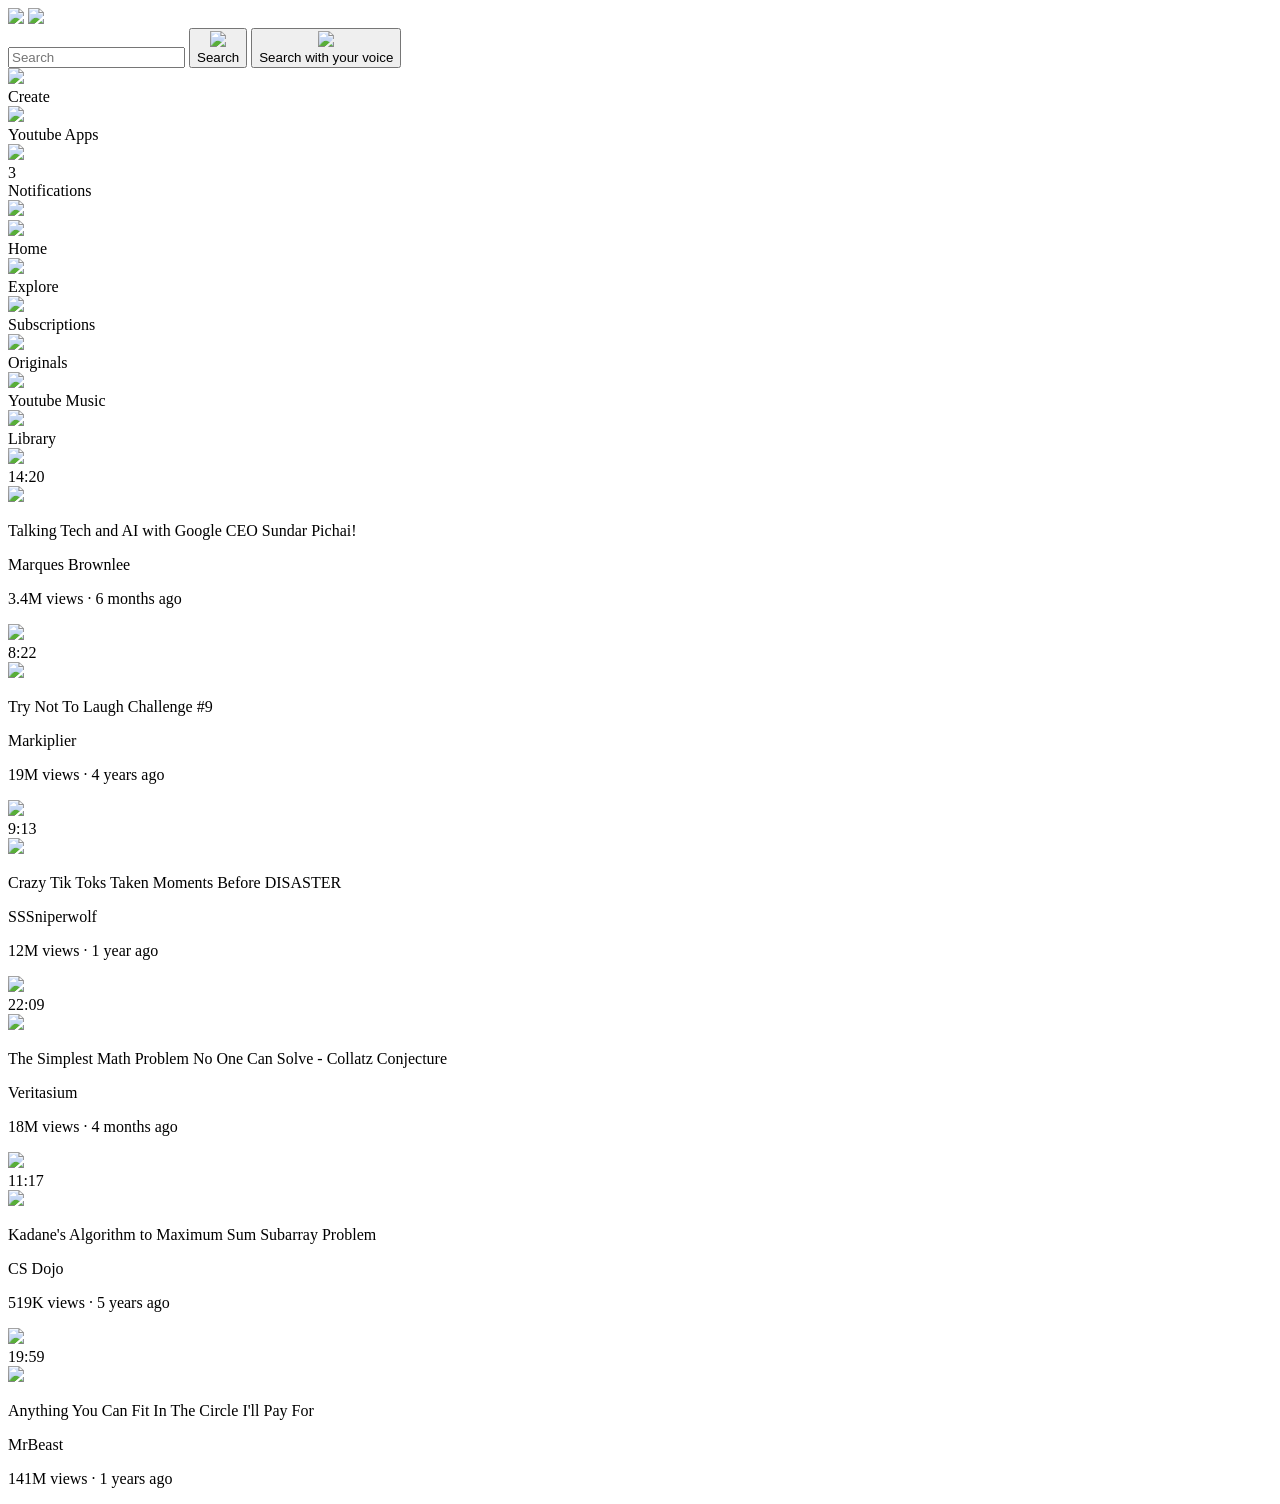
==== index.html @ a47da155 "Add files via upload" ====
<!DOCTYPE html>
<html>
  <head>
    <title>
      Yotube.com Clone
    </title>
    <link rel="stylesheet" href="YT STYLES/video.css">
    <link rel="stylesheet" href="YT STYLES/header.css">
    <link rel="stylesheet" href="YT STYLES/sidebar.css">
  </head>
  <body>
    <div class="header">
      <div class="left">
        <img class="hamburger"src="Thumbnails/hamburger-menu.svg">
        <img class="yt-logo" src="Thumbnails/youtube-logo.svg">
      </div>
      <div class="middle">
        <input class="search-box" type="text" placeholder="Search">
        <button class="search-button">
          <img class="search-img" src="Thumbnails/search.svg">
          <div class="tooltip">Search</div>
        </button>
        <button class="voice">
          <img src="Thumbnails/voice-search-icon.svg">
          <div class="voice-tooltip">
            Search with your voice
          </div>
        </button>
      </div>
      <div class="right">
          <div style="display: flex;">
            <div class="upload">
            <img src="Thumbnails/upload.svg">
            <div class="upload-tooltip">
              Create
            </div>
            </div>
          </div>
          <div class="apps">
            <img  src="Thumbnails/youtube-apps.svg">
            <div class="apps-tooltip">Youtube Apps</div>
          </div>
          <div class="notification">
            <div class="notify">
            <img  src="Thumbnails/notifications.svg">
            <div class="count">3</div>
            <div class="notification-tooltip">Notifications</div>
          </div>
          </div>
          <div>
            <img class="pict" src="Thumbnails/my-channel.jpeg">
          </div>
      </div>
    </div>

    <div class="sidebar">
      <div class="link">
        <img src="Thumbnails/home.svg">
        <div>Home</div>
      </div>
      <div class="link">
        <img src="Thumbnails/explore.svg">
        <div>Explore</div>
      </div>
      <div class="link">
        <img src="Thumbnails/subscriptions.svg">
        <div>Subscriptions</div>
      </div>
      <div class="link">
        <img src="Thumbnails/originals.svg">
        <div>Originals</div>
      </div>
      <div class="link">
        <img src="Thumbnails/youtube-music.svg">
        <div>Youtube Music</div>
      </div>
      <div class="link"> 
        <img src="Thumbnails/library.svg">
        <div>Library</div>
      </div>
    </div>
      
     
     <div class="video-grid">
      <div class="video">
      <div class="thumbnail-row">
        <a href="https://www.youtube.com/watch?v=n2RNcPRtAiY">
          <img class="thumbnail" src="Thumbnails/thumbnail-1.webp">
        </a>
        
        <div class="video-time">
          14:20
        </div>
      </div>
      <div class="grid">
        <div class="pic">
          <img class="channel-pic" src="Thumbnails/channel 1.jpeg">
      </div>
      <div class="txt">
        <p class="title">
          Talking Tech and AI with Google CEO Sundar Pichai!
        </p>
        <p class="author">
          Marques Brownlee
        </p>
        <p class="stats">
          3.4M views &#183; 6 months ago
      </div>
      </div>
    </div>
     <div class="video">
      <div class="thumbnail-row">
        <a href="https://www.youtube.com/watch?v=mP0RAo9SKZk">
          <img class="thumbnail" src="Thumbnails/thumbnail-2.webp">
        </a>
       
        <div class="video-time">
          8:22
        </div>
      </div>
      <div class="grid">
        <div class="pic">
          <img class="channel-pic" src="Thumbnails/channel-2.jpeg">
        </div>
        <div class="txt">
          <p class="title">
            Try Not To Laugh Challenge #9
          </p>
          <p class="author">
            Markiplier
          </p>
          <p class="stats">
            19M views &#183; 4 years ago
          </div>
        </div>
      </div>

    <div class="video">
      <div class="thumbnail-row">
        <a href="https://www.youtube.com/watch?v=FgjPQQeTh1w">
          <img class="thumbnail" src="Thumbnails/thumbnail-3.webp">
        </a>
        <div class="video-time">
          9:13
        </div>
      </div>
      <div class="grid">
        <div class="pic">
          <img class="channel-pic" src="Thumbnails/channel-3.jpeg">
          <div class="video-time">
        </div>
      </div>
      <div class="txt">
        <p class="title">
           Crazy Tik Toks Taken Moments Before DISASTER
        </p>
        <p class="author">
          SSSniperwolf  
        </p>
        <p class="stats">
          12M views &#183; 1 year ago
        </p>
      </div>
      </div>
      </div>
      <div class="video">
        <div class="thumbnail-row">
        <a href="https://www.youtube.com/watch?v=094y1Z2wpJg">
          <img class="thumbnail" src="Thumbnails/thumbnail-4.webp">
        </a>
        <div class="video-time">
          22:09
        </div>
      </div>
      <div class="grid">
        <div class="pic">
          <a href="https://www.youtube.com/watch?v=86CQq3pKSUw">
            <img class="channel-pic" src="Thumbnails/channel-4.jpeg">
          </a>
        </div>
        <div class="txt">
          <p class="title">
           The Simplest Math Problem No One Can Solve - Collatz Conjecture
          </p>
          <p class="author">
            Veritasium
          </p>
          <p class="stats">
            18M views &#183; 4 months ago
          </p>
          </div>
        </div>
      </div>

    <div class="video">
      <div class="thumbnail-row">
        <a href="https://www.youtube.com/watch?v=86CQq3pKSUw">
         <img class="thumbnail" src="Thumbnails/thumbnail-5.webp">
        </a>
        <div class="video-time">
          11:17
        </div>
      </div>
      <div class="grid">
        <div class="pic">
          <img class="channel-pic" src="Thumbnails/channel-5.jpeg">
      </div>
      <div class="txt">
        <p class="title">
          Kadane's Algorithm to Maximum Sum Subarray Problem
        </p>
        <p class="author">
          CS Dojo
        </p>
        <p class="stats">
          519K views &#183; 5 years ago
        </p>
      </div>
      </div>
      </div>
      <div class="video">
        <div class="thumbnail-row">
        <a href="https://www.youtube.com/watch?v=yXWw0_UfSFg">
          <img class="thumbnail" src="Thumbnails/thumbnail-6.webp">
        </a>
          <div class="video-time">
          19:59
        </div>
      </div>
      <div class="grid">
        <div class="pic">
          <img class="channel-pic" src="Thumbnails/channel-6.jpeg">
        </div>
        <div class="txt">
          <p class="title">
            Anything You Can Fit In The Circle I'll Pay For
          </p>
          <p class="author">
            MrBeast
          </p>
          <p class="stats">
            141M views &#183; 1 years ago
          </p>
          </div>
        </div>
      </div>
     </div>
  </body>
</html>
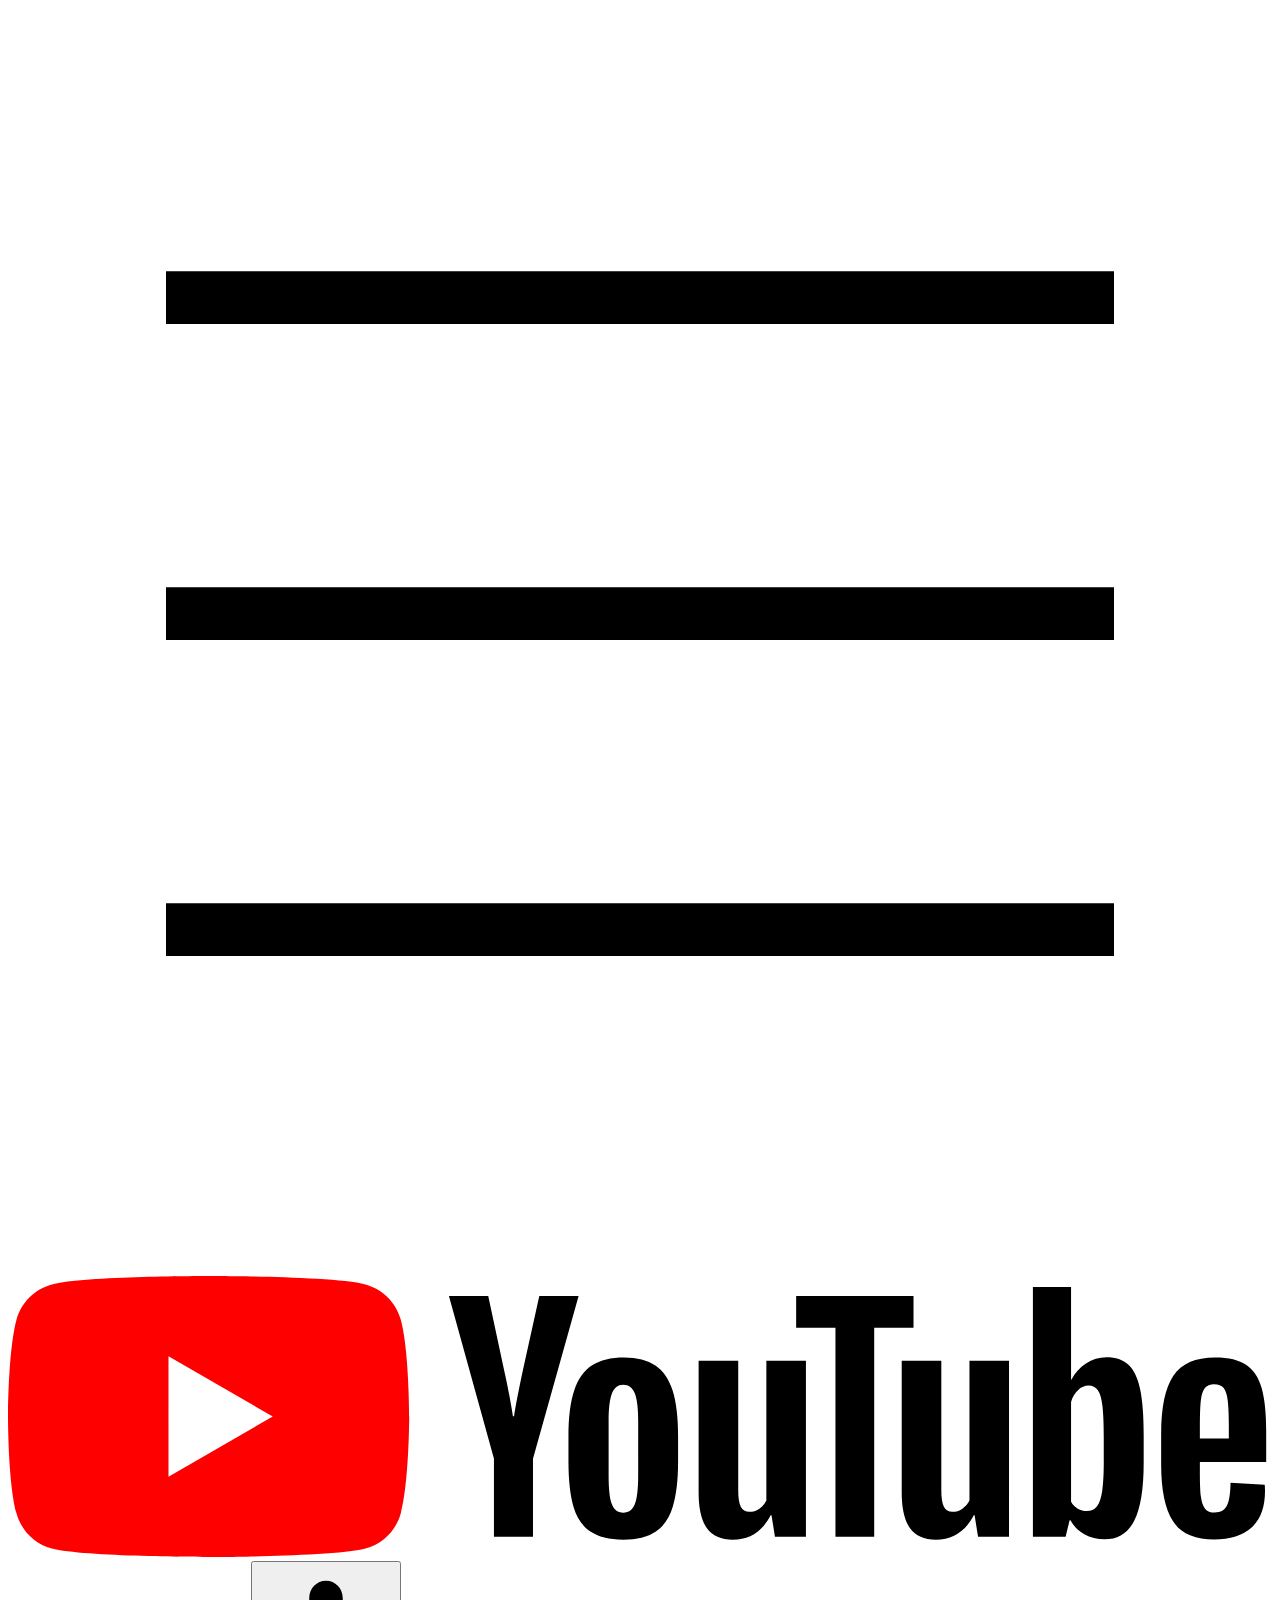
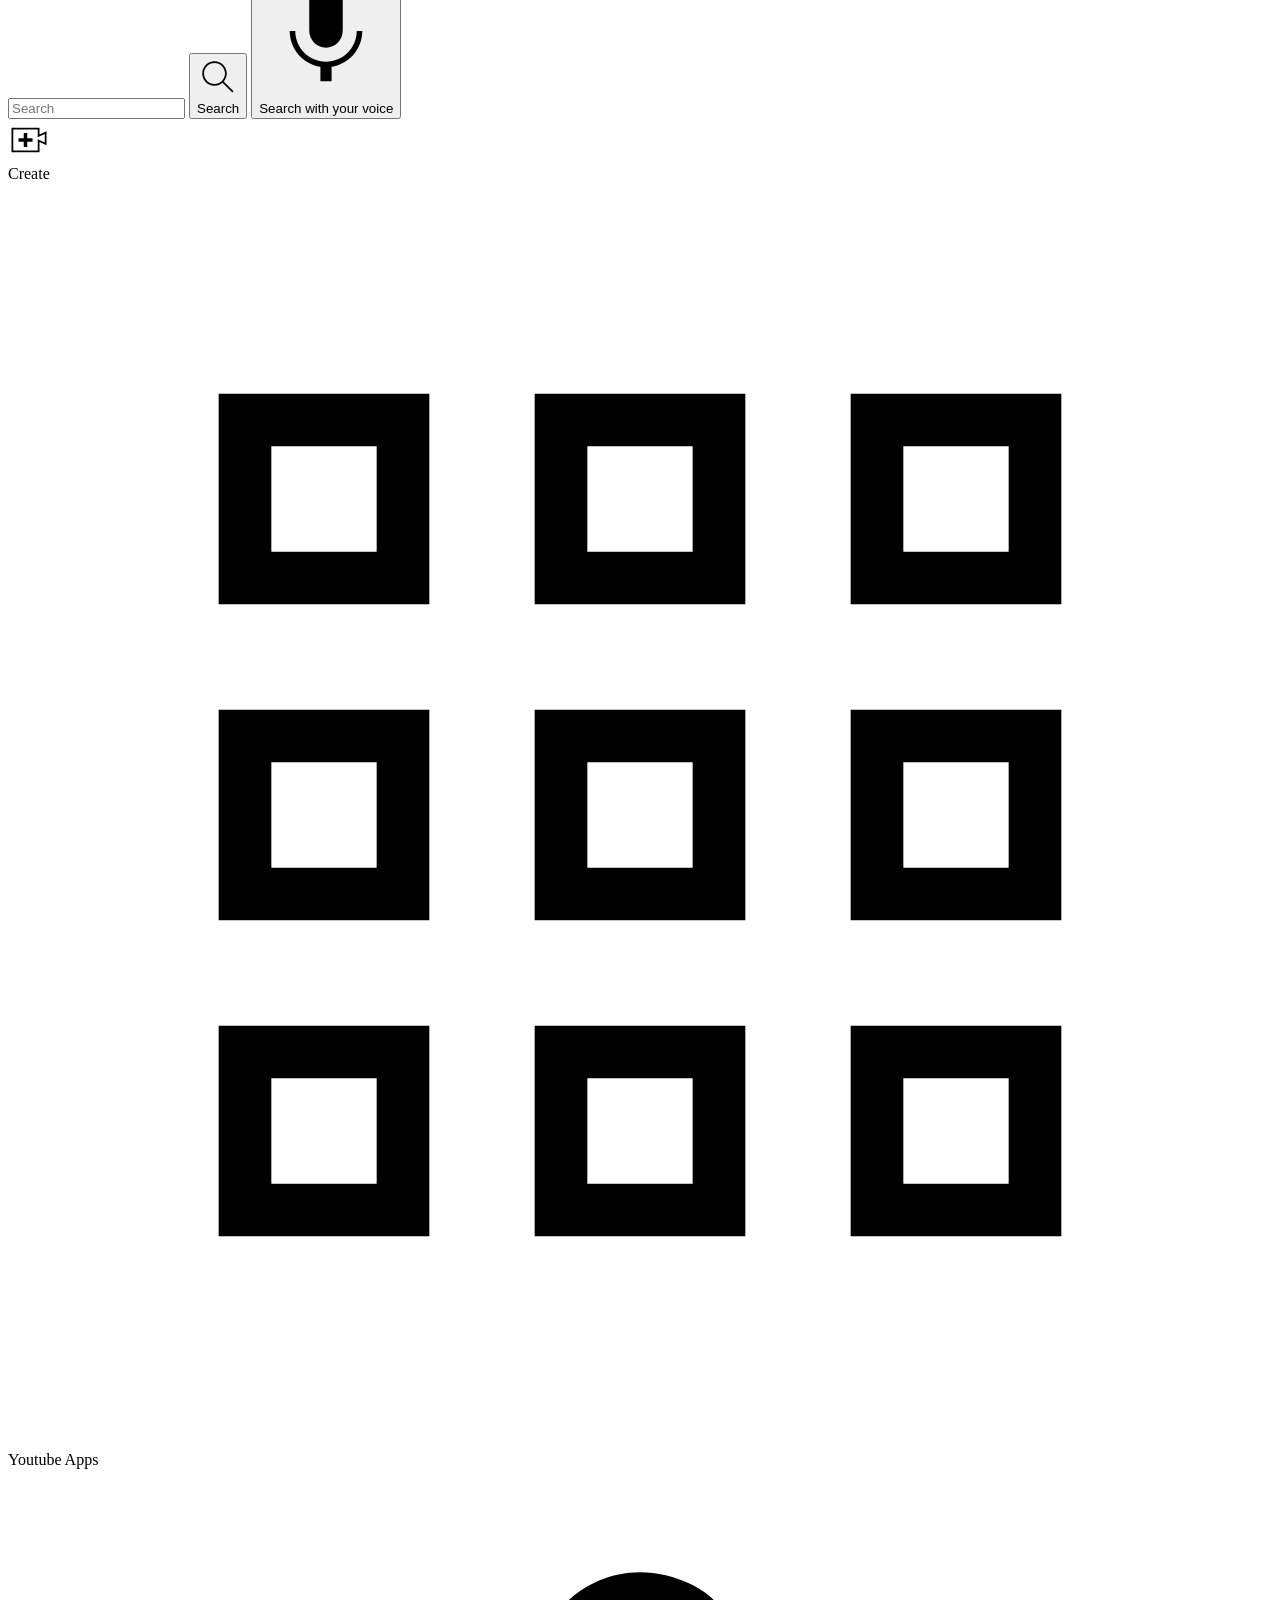
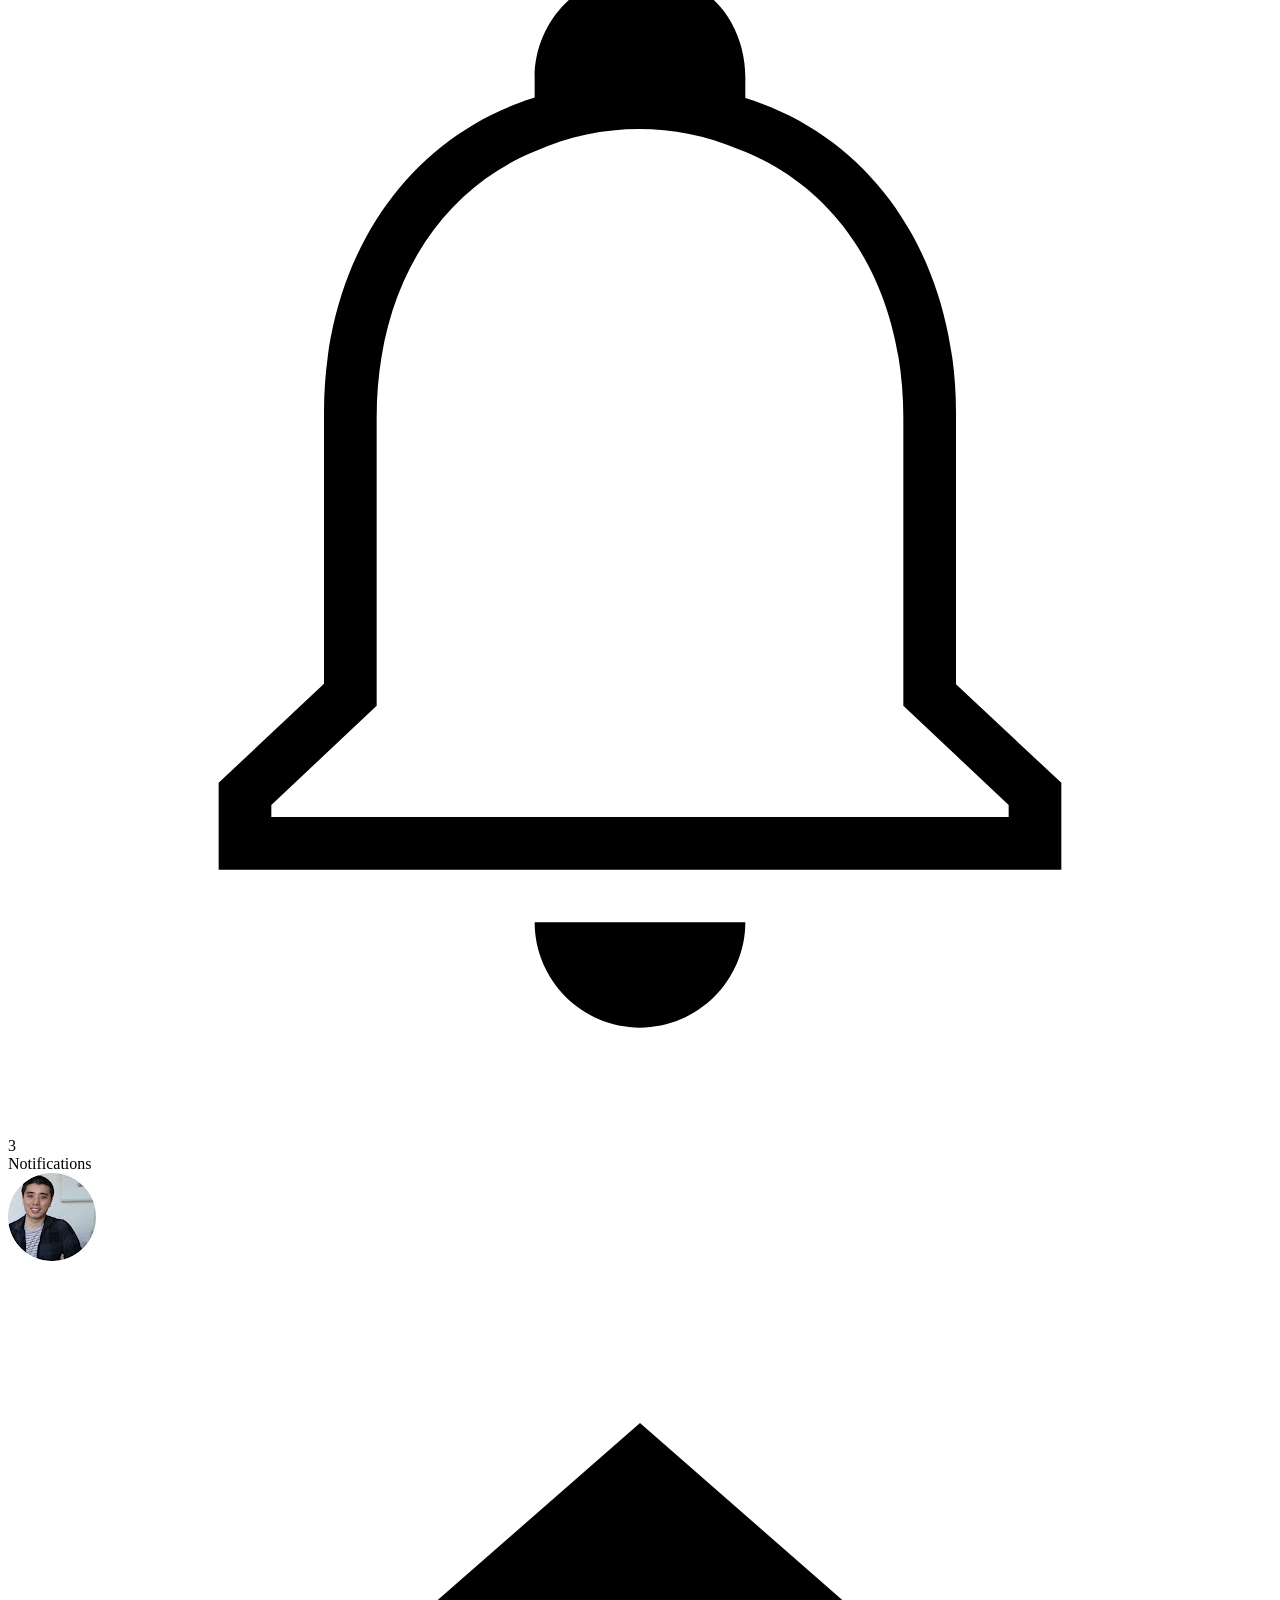
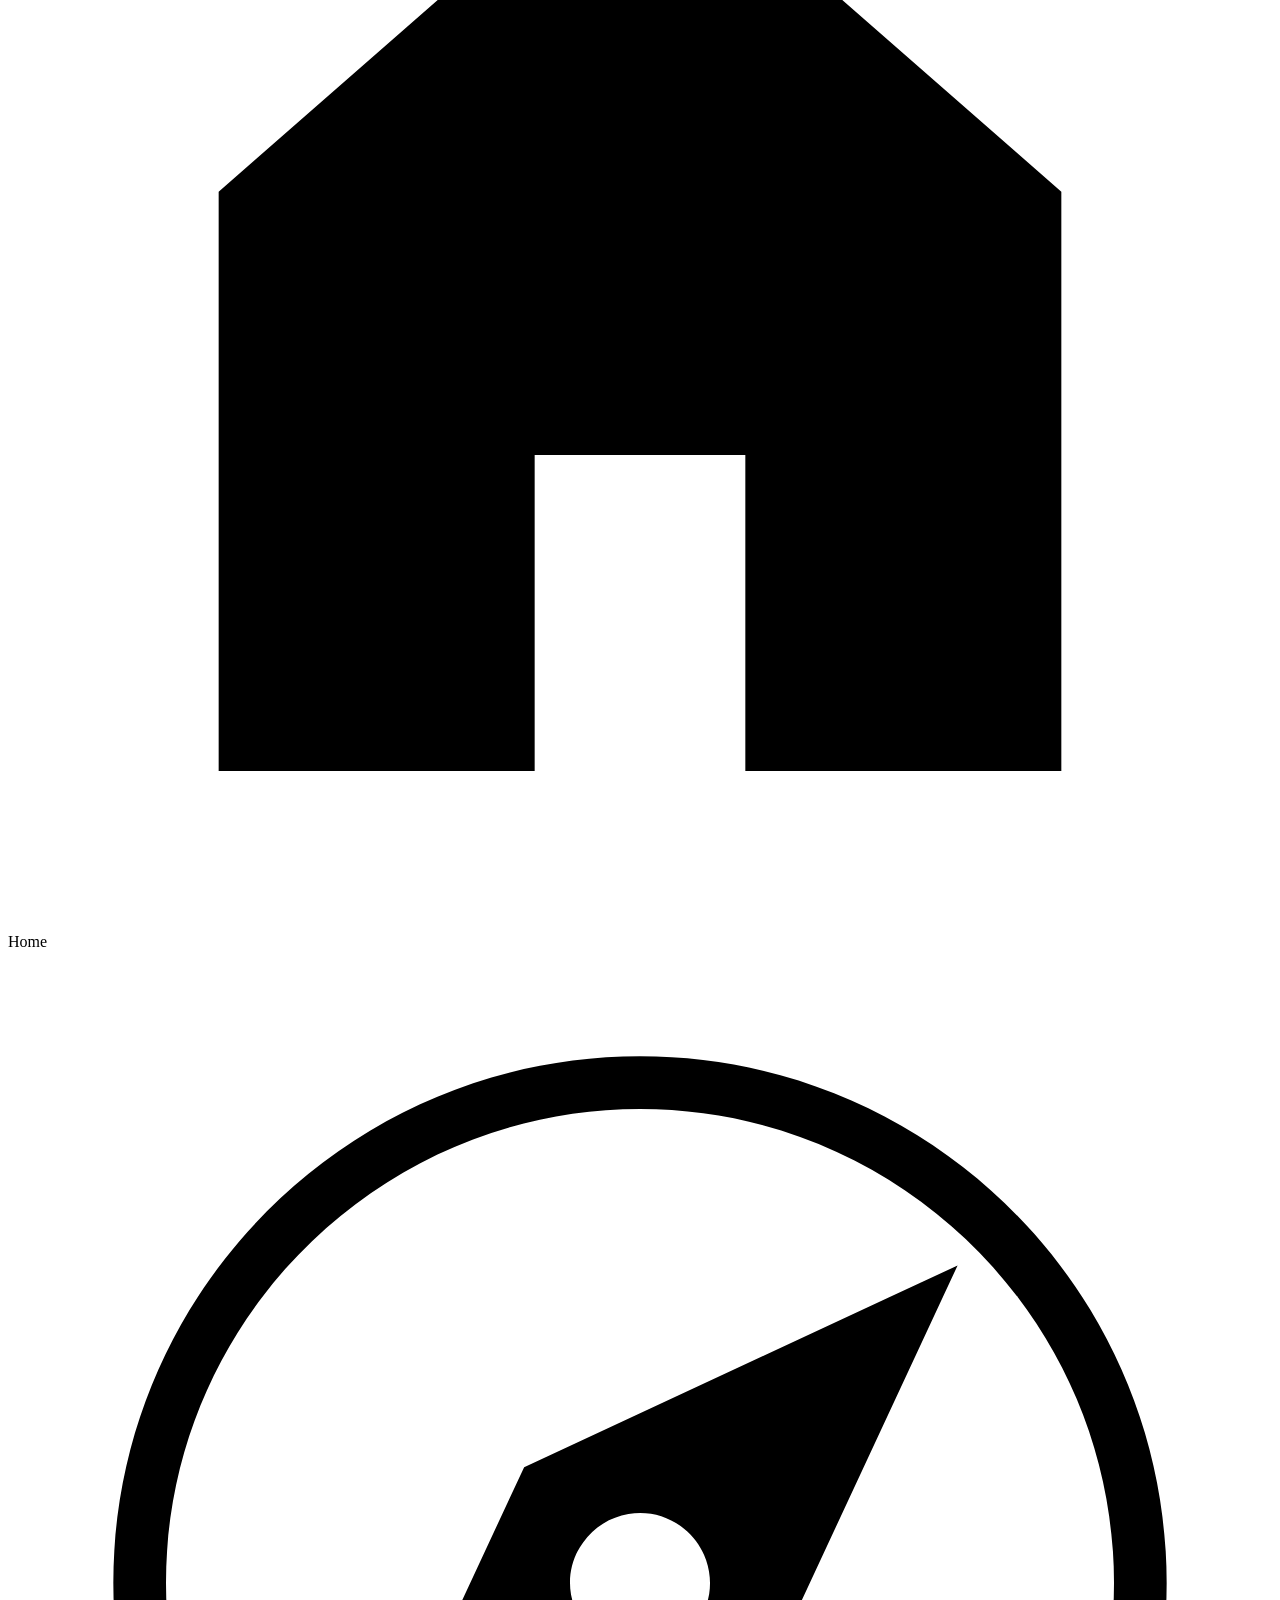
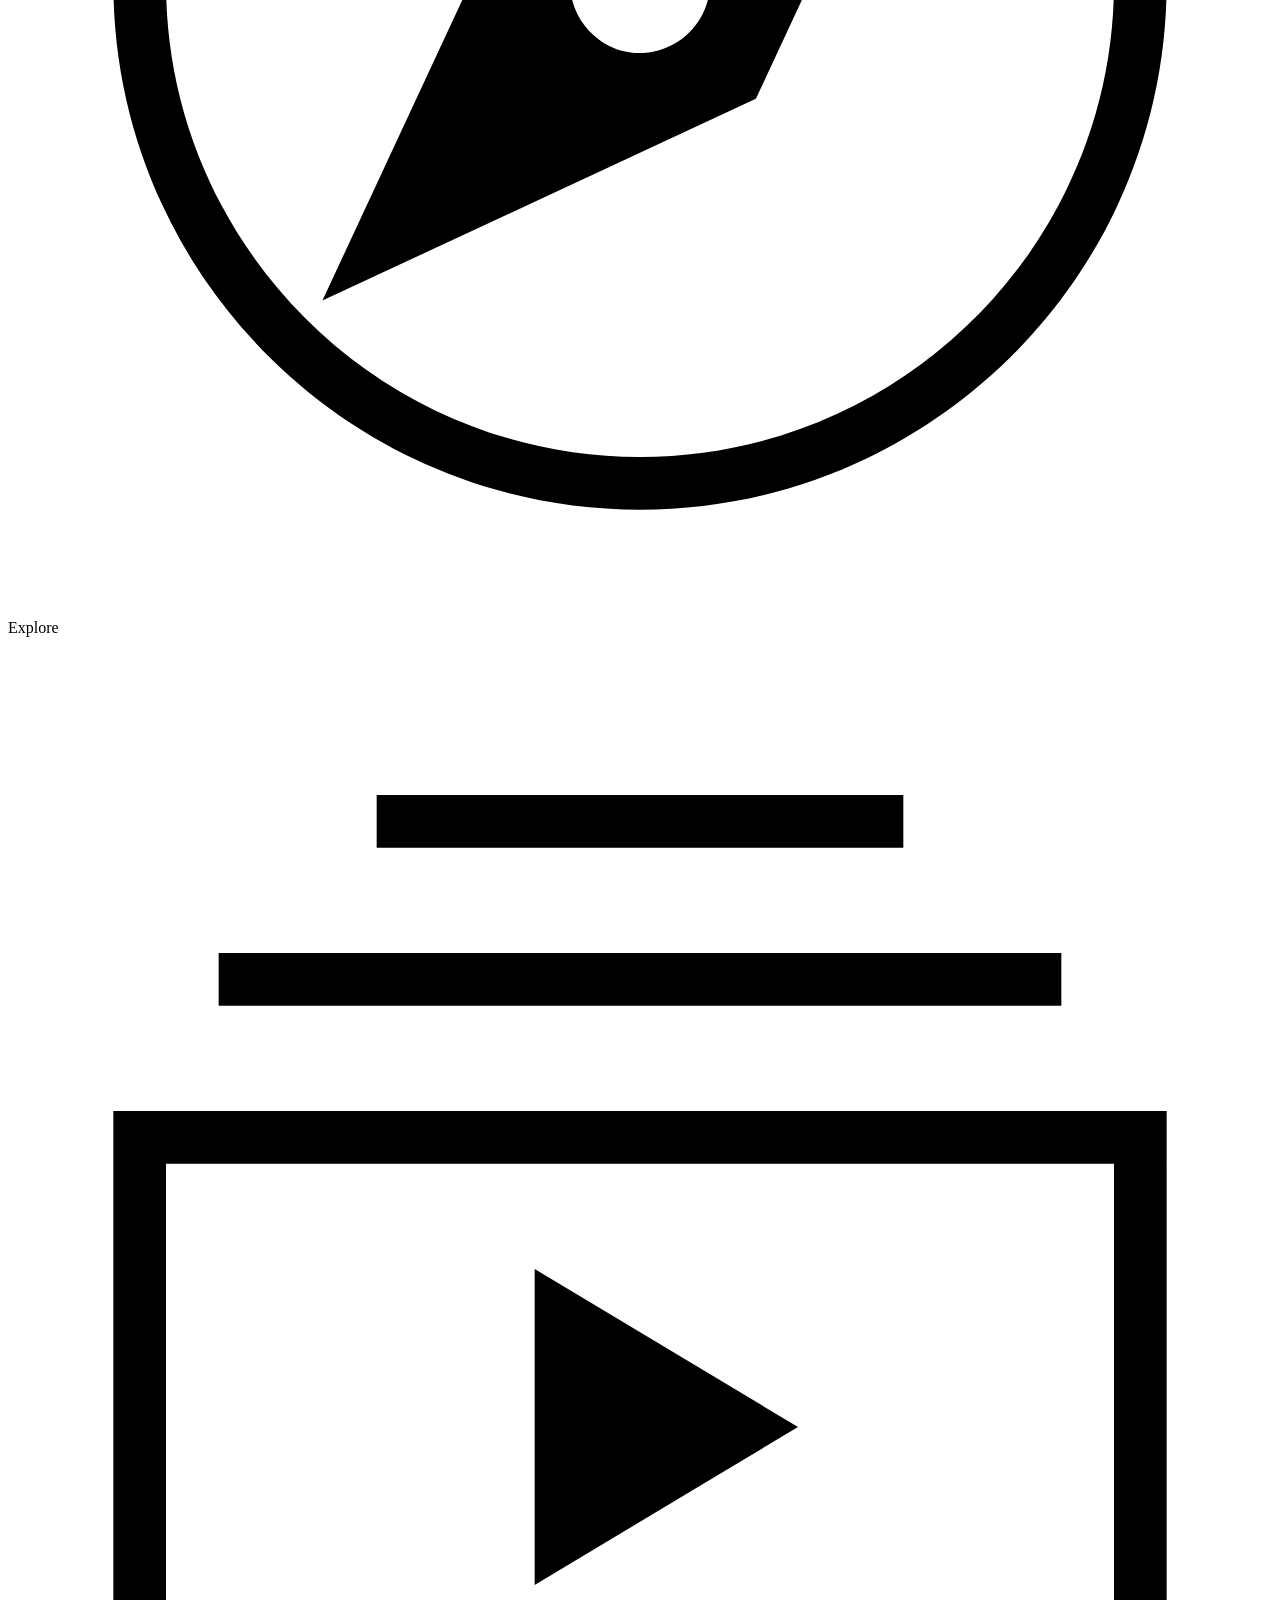
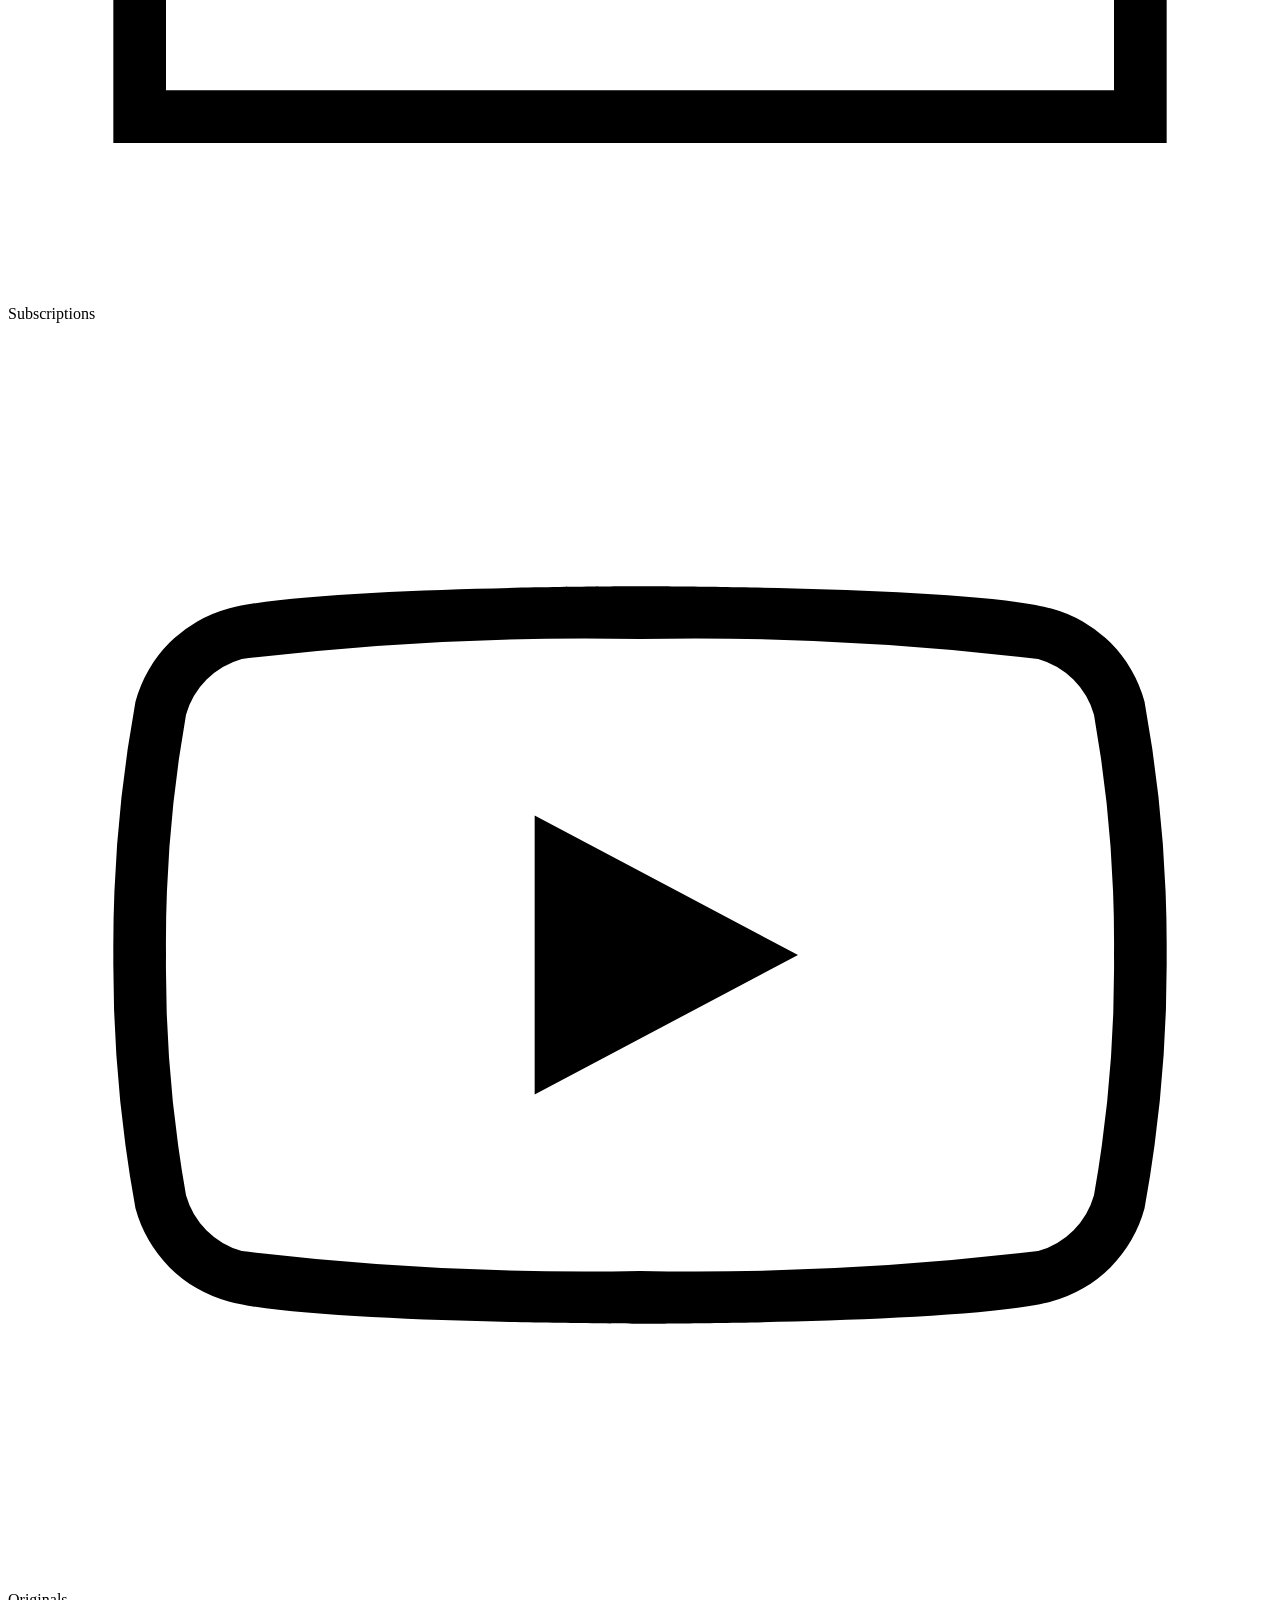
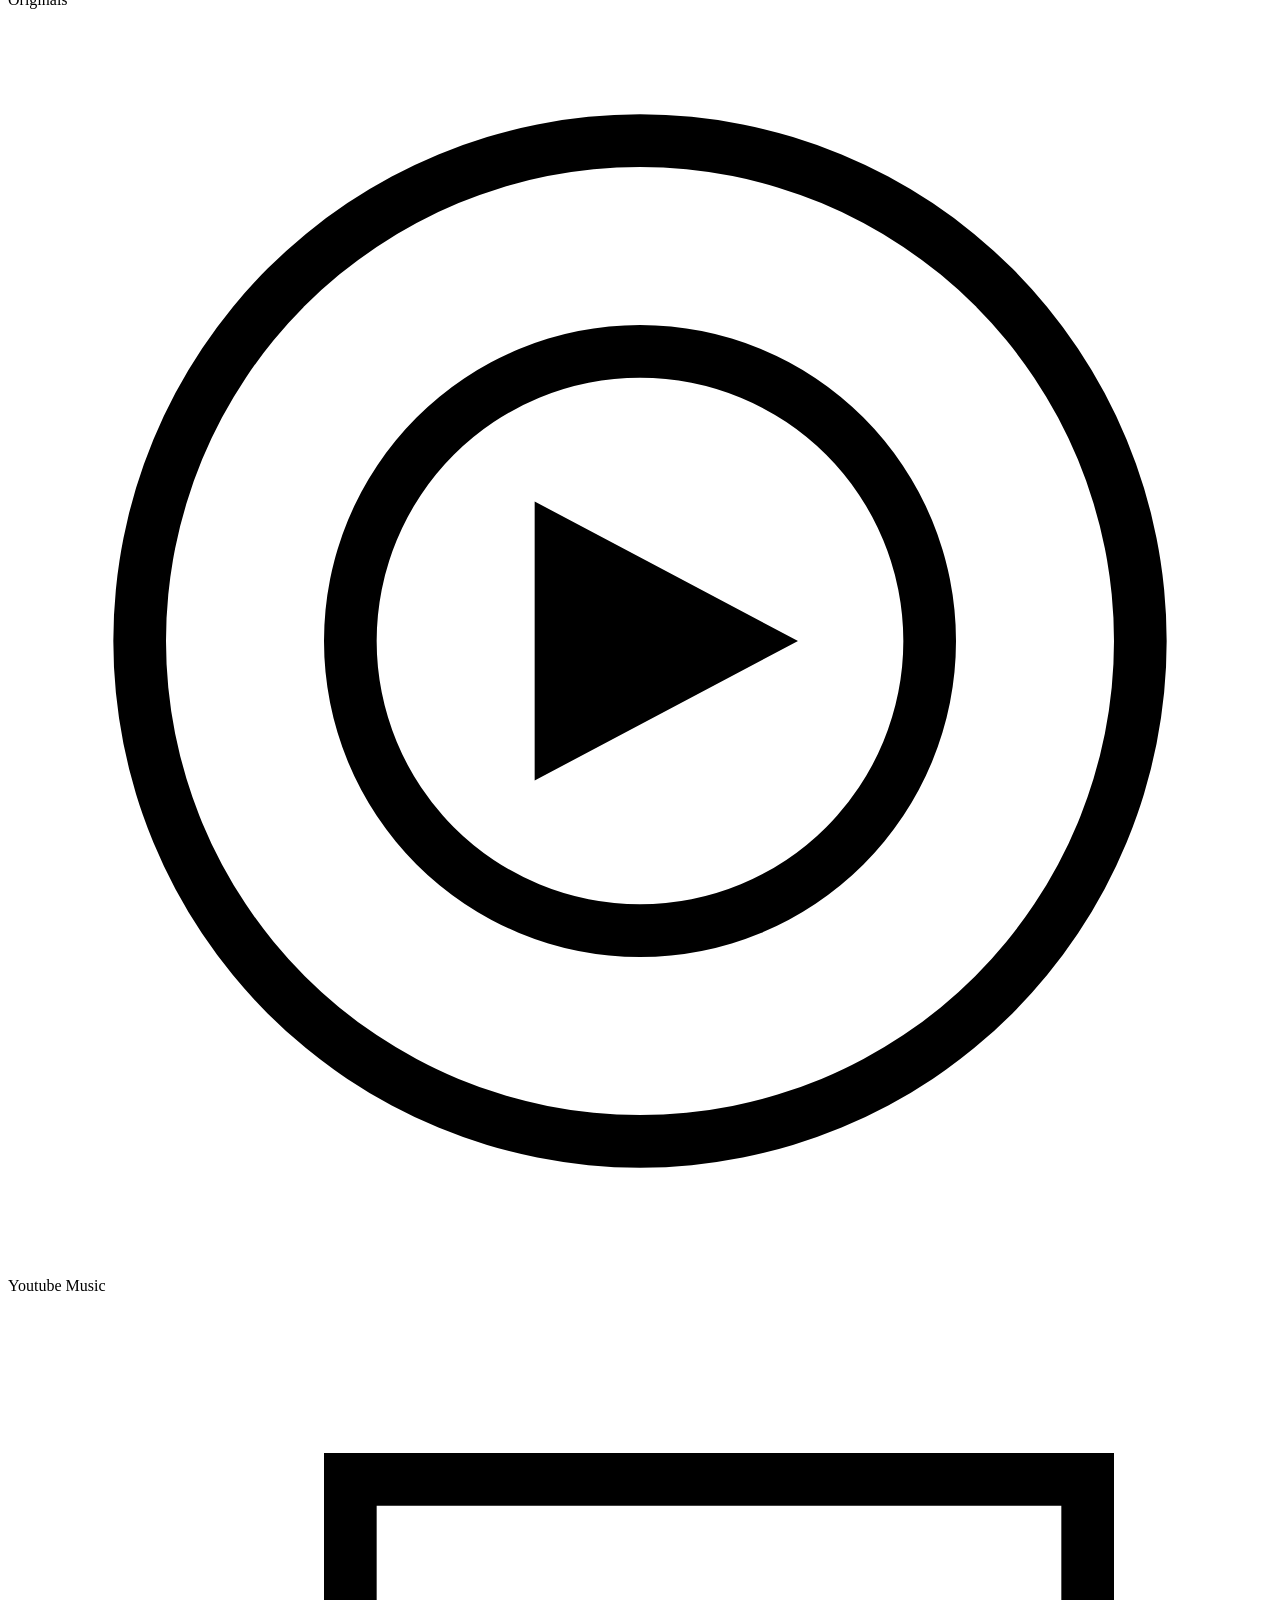
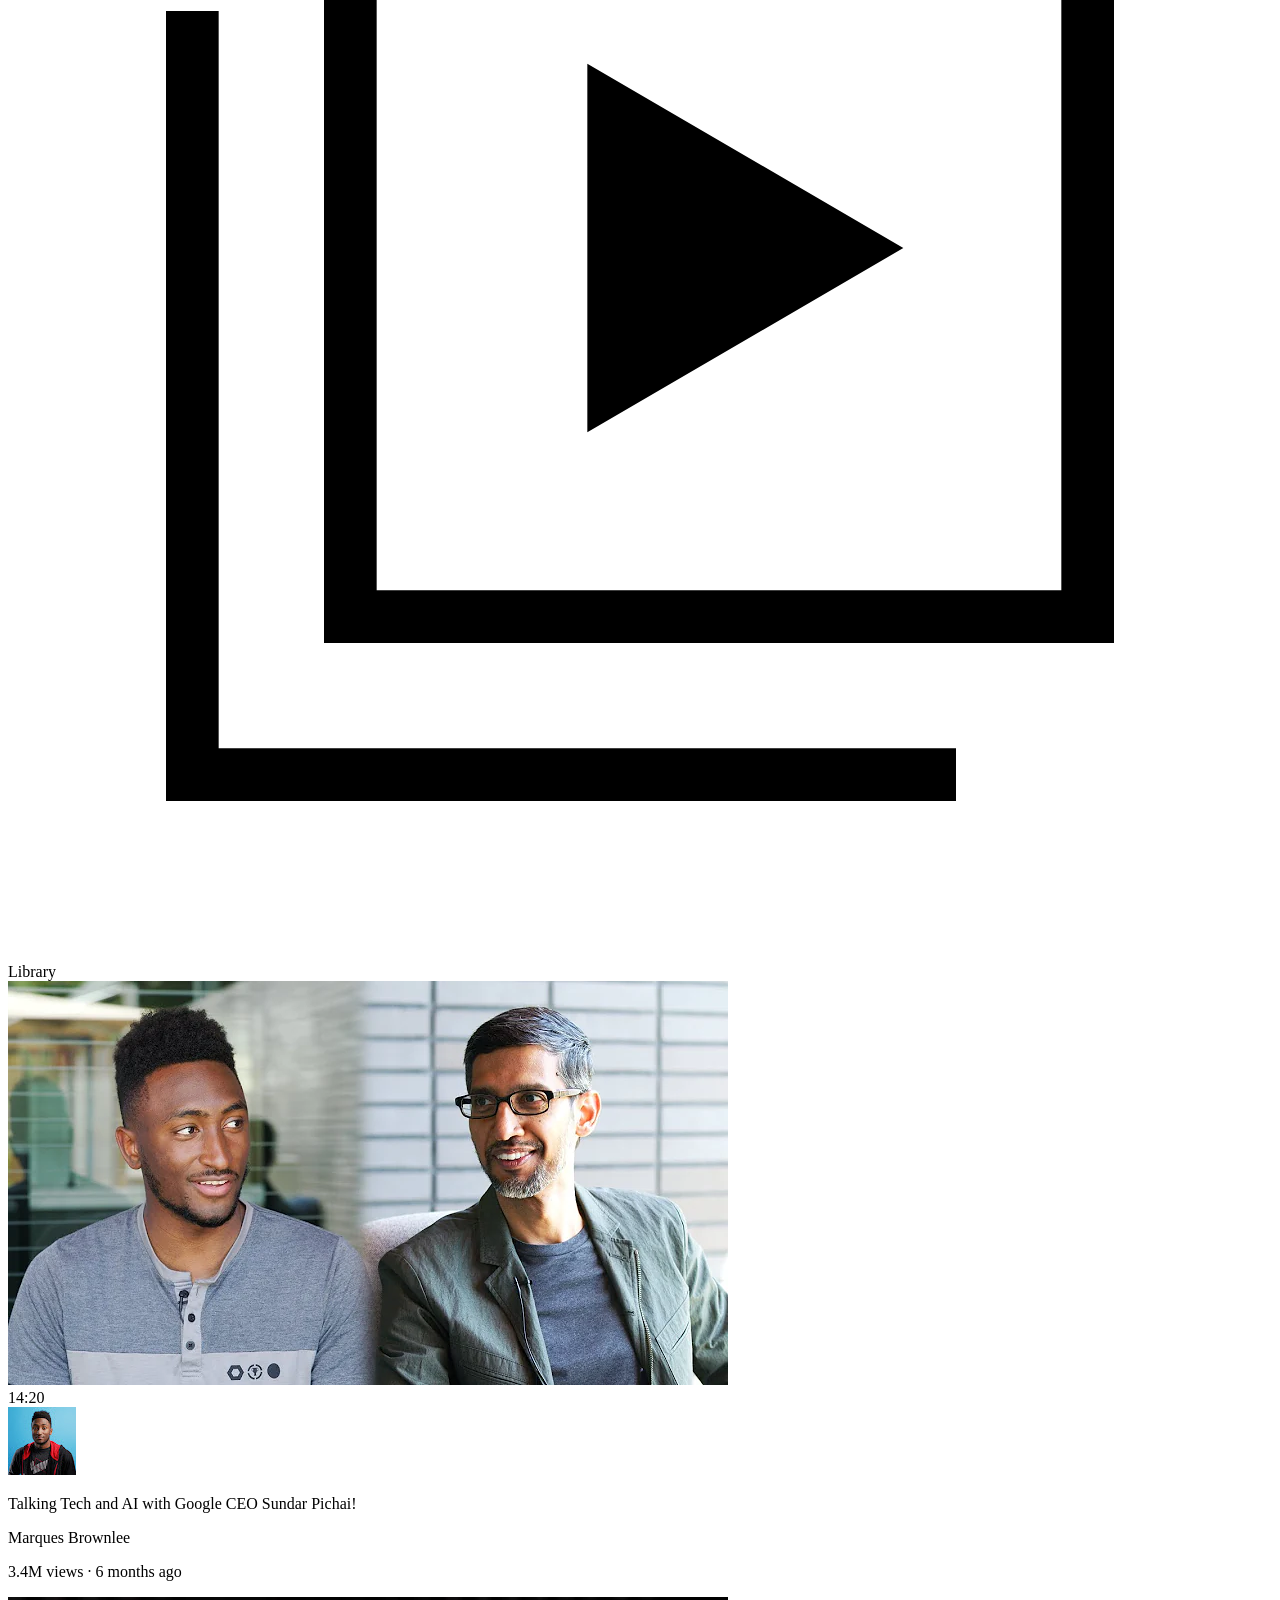
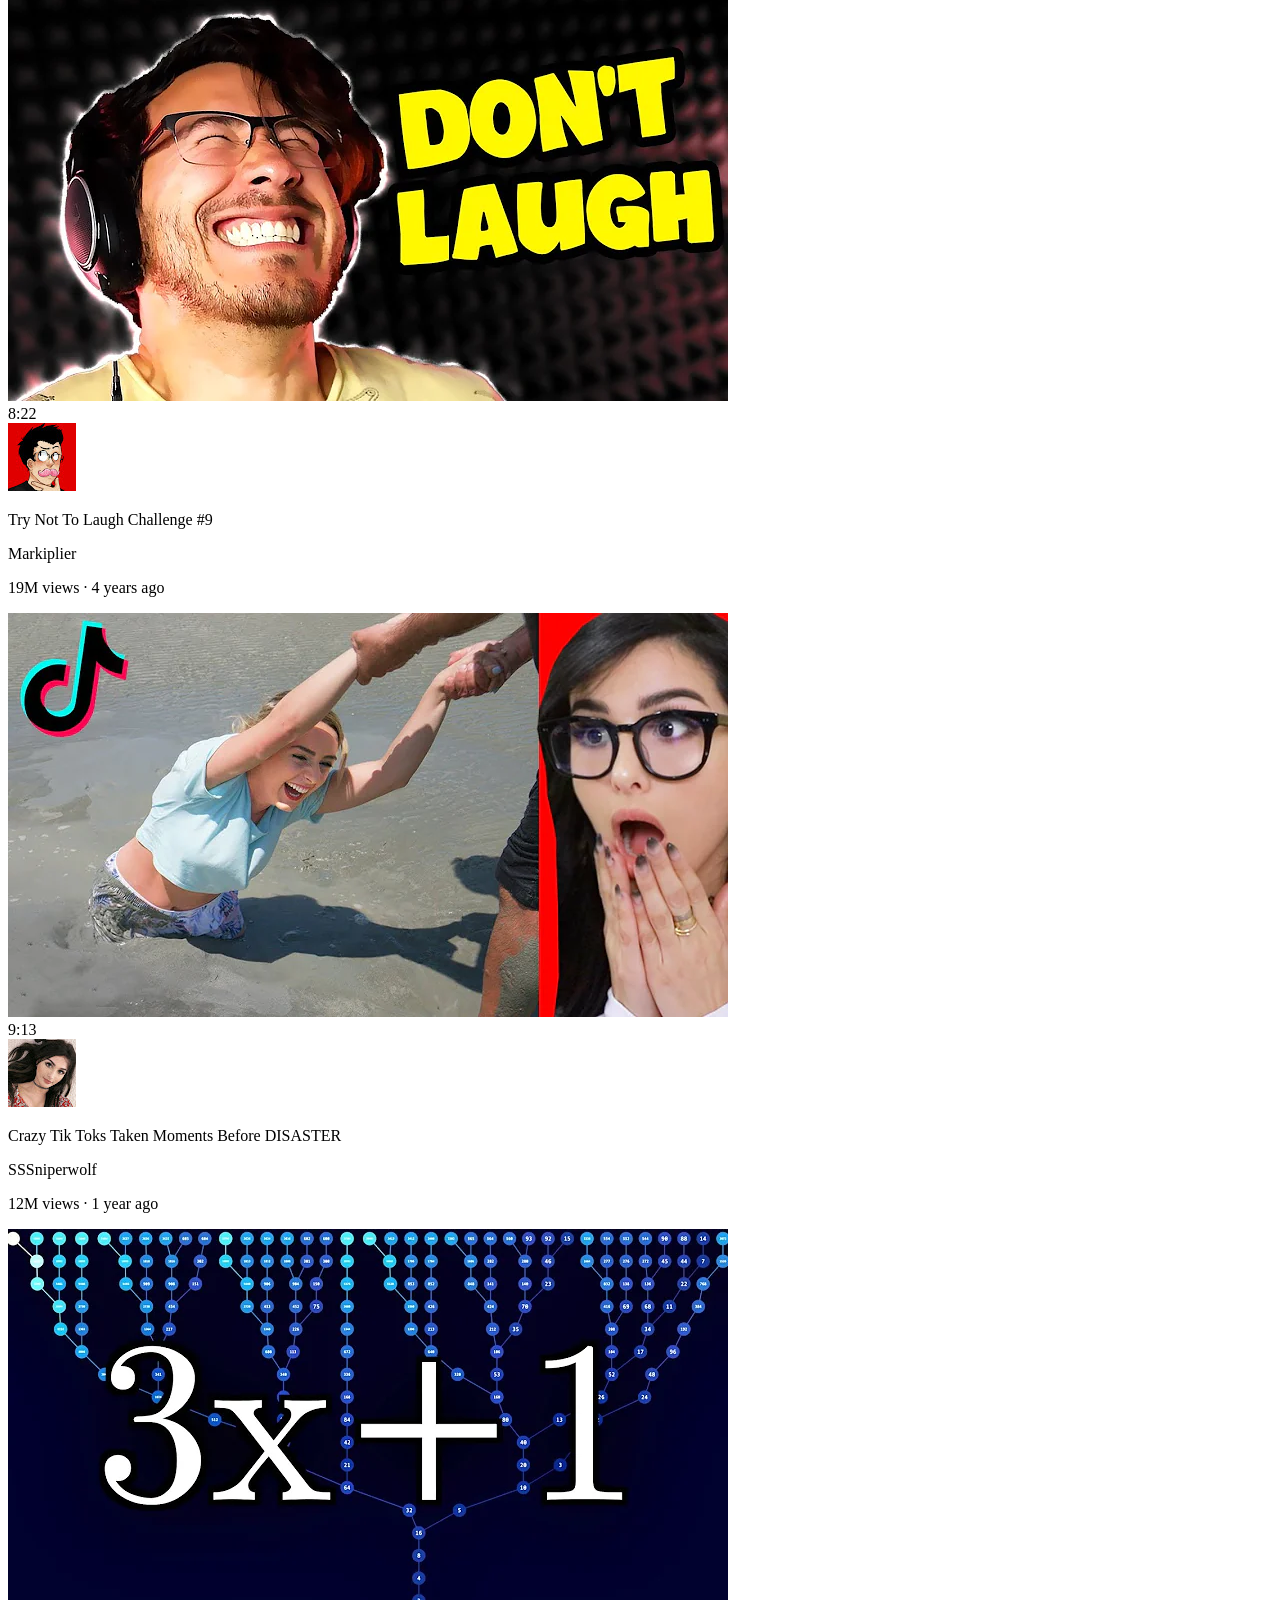
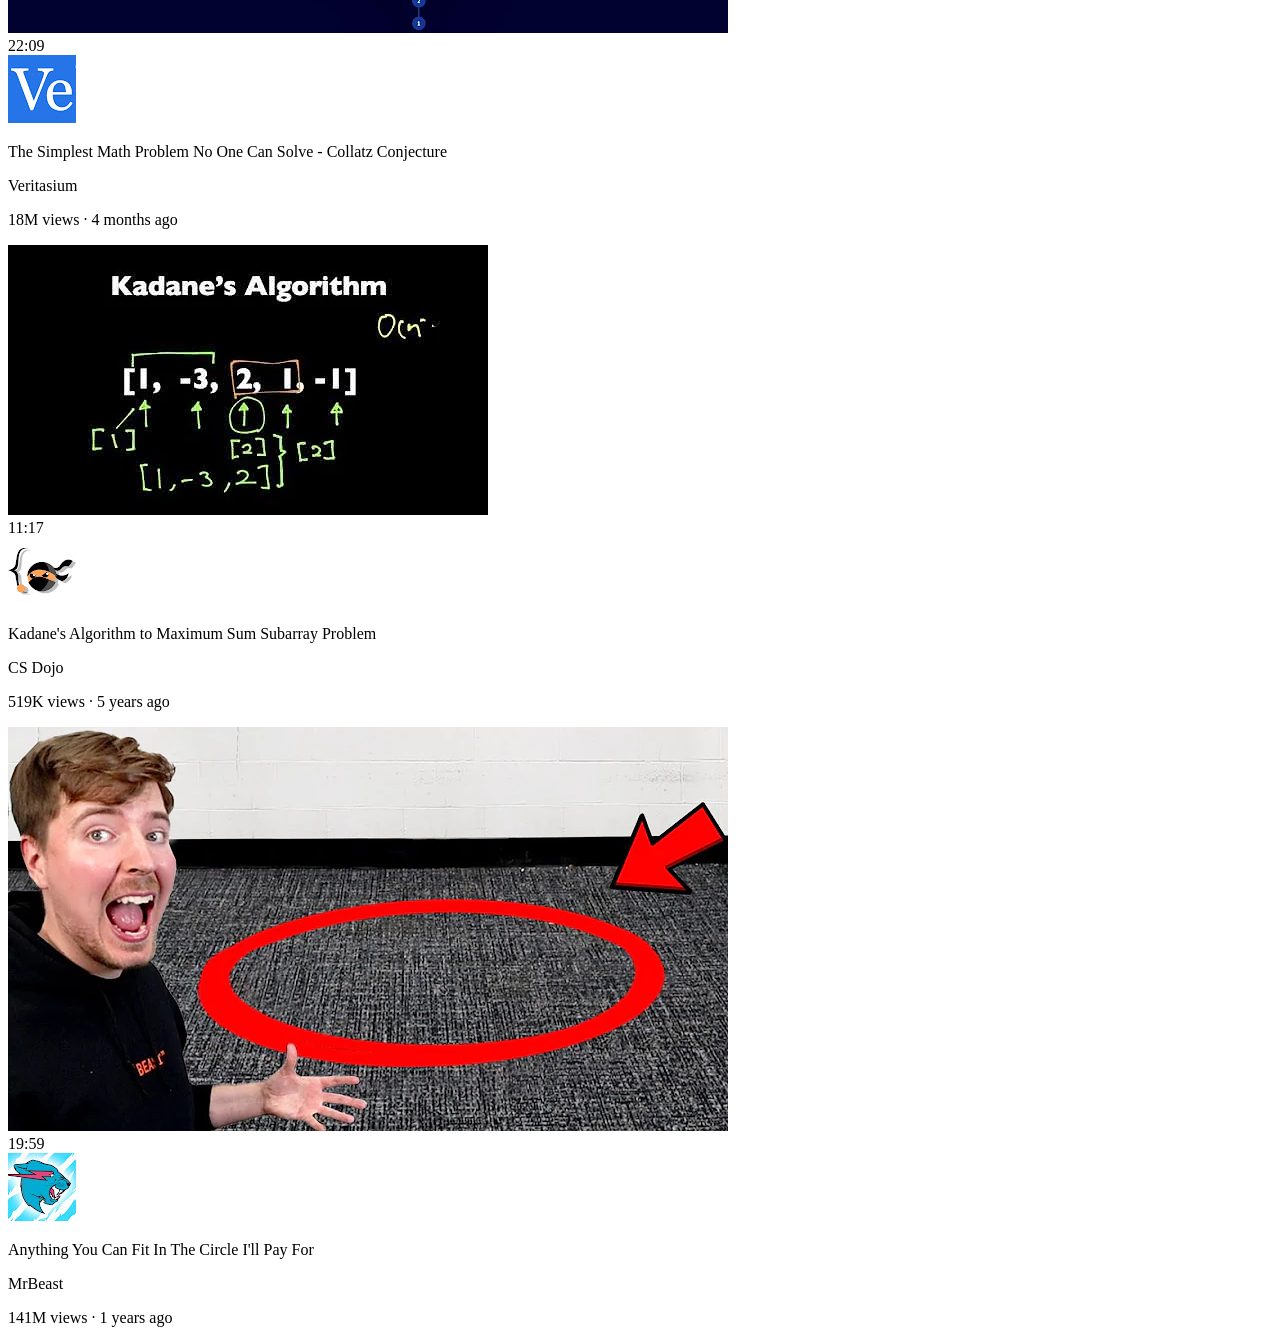
==== commit 02e898f2: "Add files via upload" ====
--- a/index.html
+++ b/index.html
@@ -4,9 +4,9 @@
     <title>
       Yotube.com Clone
     </title>
-    <link rel="stylesheet" href="YT STYLES/video.css">
-    <link rel="stylesheet" href="YT STYLES/header.css">
-    <link rel="stylesheet" href="YT STYLES/sidebar.css">
+    <link rel="stylesheet" href="YT STYLES/.video.css">
+    <link rel="stylesheet" href="YT STYLES/.header.css">
+    <link rel="stylesheet" href="YT STYLES/.sidebar.css">
   </head>
   <body>
     <div class="header">
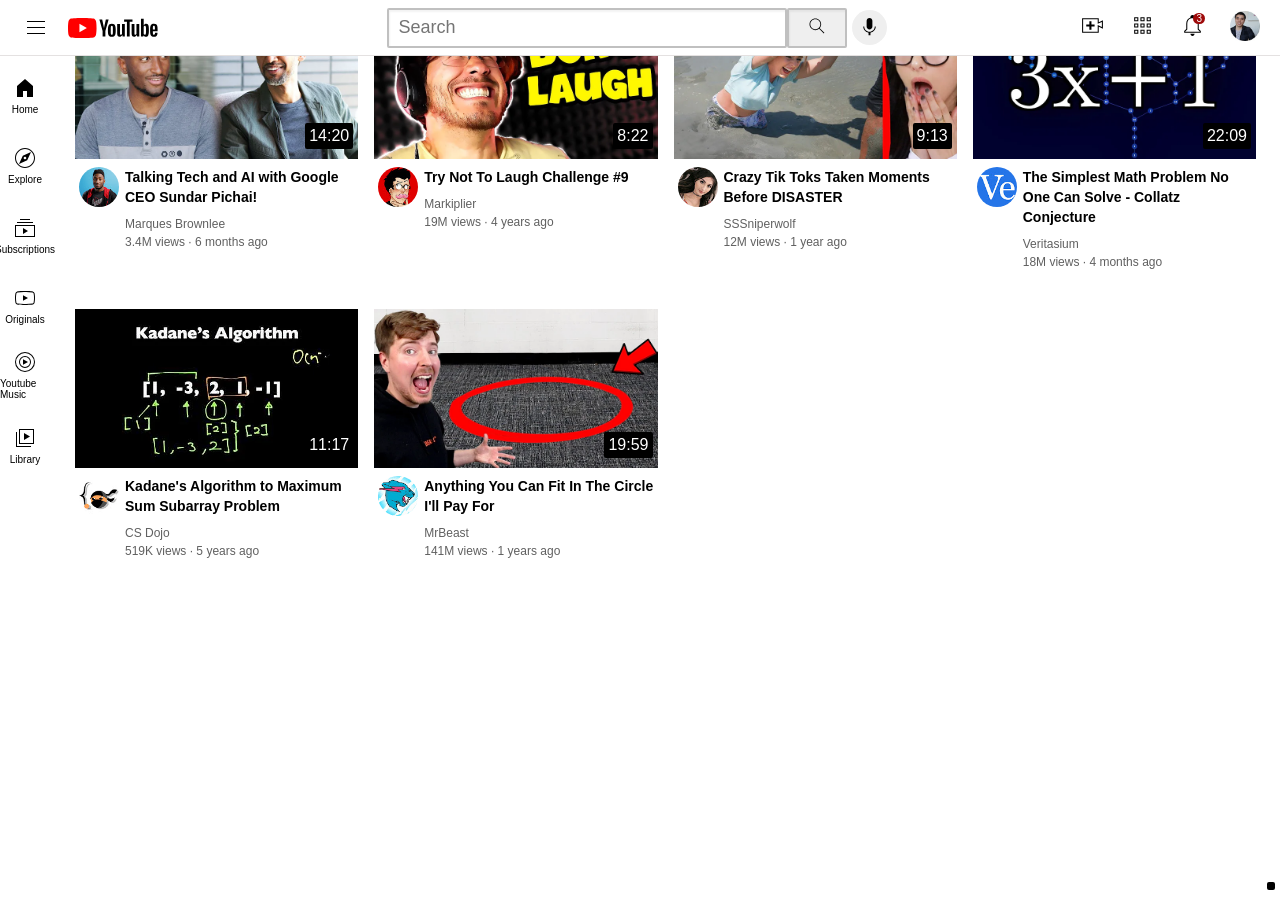
==== commit 98a8b53f: "Add files via upload" ====
--- a/index.html
+++ b/index.html
@@ -4,9 +4,10 @@
     <title>
       Yotube.com Clone
     </title>
-    <link rel="stylesheet" href="YT STYLES/.video.css">
-    <link rel="stylesheet" href="YT STYLES/.header.css">
-    <link rel="stylesheet" href="YT STYLES/.sidebar.css">
+    <link rel="stylesheet" href="./styles/header.css">
+    <link rel="stylesheet" href="./styles/sidebar.css">
+    <link rel="stylesheet" href="./styles/video.css">
+    <meta name="viewport" content="width=device-width, initial-scale=1.0">
   </head>
   <body>
     <div class="header">
--- a/styles/header.css
+++ b/styles/header.css
@@ -0,0 +1,203 @@
+
+.header{
+  height:55px;
+  display: flex;
+  flex-direction: row;
+  justify-content: space-between;
+  position: fixed;
+  top:0;
+  left:0;
+  background-color: white;
+  right:0;
+  border-bottom-style:solid;
+  border-bottom-width:1px;
+  border-bottom-color:rgb(228, 225, 225);
+  z-index:100;
+  }
+  .left{
+    display: flex;
+    align-items: center;
+  }
+  .middle
+  {
+    margin-left:70px;
+    margin-right:35px;
+    display: flex;
+    max-width: 500px;
+    flex:1;
+    align-items: center;
+  }
+  .right{
+    width:200px;
+    display: flex;
+    align-items:center;
+    justify-content: space-between;
+    cursor: pointer;
+  }
+  .yt-logo{
+    height:20px;
+  }
+  .hamburger{
+    height:24px;
+    margin-left:24px;
+    cursor: pointer;
+    margin-right:20px;
+  }
+  .voice{
+    width:35px;
+    border-radius:40px;
+    border:none;
+    height:35px;
+    cursor:pointer;
+    position: relative;
+  }
+  .voice-tooltip{
+    position:absolute;
+    background-color: grey;
+    color:white;
+    padding-top:4px;
+    padding-bottom:4px;
+    padding-right:6px;
+    padding-left:6px;
+    border-radius:2px;
+    font-size:12px;
+    opacity: 0;
+    bottom:-20px;
+    width:150px;
+    left:0px;
+  }
+  .voice:hover .voice-tooltip {
+    opacity:1;
+    transition:0.3s;
+  }
+  .search-button{
+    height:40px;
+    width:60px;
+    padding-bottom:5px;
+    padding-top:5px;
+    border-style:solid;
+    border-color:rgb(192,192,192);
+    border-radius: 2px;
+    box-shadow:inset 1px 2px 2px rgba(0,0,0,0.05);
+    margin-right:5px;
+    cursor:pointer;
+    position: relative;
+  }
+  .search-button .tooltip{
+    position:absolute;
+    background-color: grey;
+    color:white;
+    padding-top:4px;
+    padding-bottom:4px;
+    padding-right:8px;
+    padding-left:8px;
+    border-radius:2px;
+    font-size:12px;
+    margin-right:20px;
+    bottom:-20px;
+    opacity:0;
+  }
+  .search-button:hover .tooltip{
+    opacity:1;
+    transition:0.3s;
+
+  }
+  .search-img{
+    height:20px;
+  }
+  .search-box{
+    flex:1;
+    height:34px;
+    padding-left:10px;
+    font-size:16px; 
+    width:0px; 
+    border-style:solid;
+    border-color:rgb(192,192,192);
+    border-radius: 2px;
+    box-shadow:inset 1px 2px 2px rgba(0,0,0,0.05);
+  }
+  .search-box::placeholder{
+    font-family:roboto,Arial, Helvetica, sans-serif;
+    font-size:18px;
+  }
+  .upload,.apps,.notify{
+    width:25px;
+  }
+  .upload{
+    position: relative;
+  }
+  .upload-tooltip{
+    position:absolute;
+    bottom:-20px;
+    background-color: grey;
+    width:45px;
+    padding-left:8px;
+    border-radius: 2px;
+    color:white;
+    font-size:14px;
+    opacity:0;
+  }
+  .upload:hover .upload-tooltip{
+    opacity:1;
+    transition: 0.3s;
+  }
+  .apps{
+    position:relative;
+  }
+  .apps-tooltip{
+    position:absolute;
+    color:white;
+    font-size:14px;
+    background-color: grey;
+    bottom:-20px;
+    width:85px;
+    padding-left:5px;
+    left:0;
+    opacity:0;
+  }
+  .apps:hover .apps-tooltip{
+    opacity: 1;
+    transition: 0.3s;
+  }
+  
+  .notification{
+    position: relative;
+  }
+  .notification-tooltip{
+    position:absolute;
+    background-color: grey;
+    color:white;
+    width:80px;
+    bottom:-20px;
+    padding-left:5px;
+    border-radius: 2px;
+    font-size:14px;
+    opacity: 0;
+    left:0;
+  }
+  .notification:hover .notification-tooltip{
+    opacity:1;
+    transition: 0.3s;
+  }
+  .count{
+    position: absolute;
+    top:0;
+    right:0;
+    background-color: rgb(158, 10, 10);
+    color:white;
+    font-family:Roboto,Arial, Helvetica, sans-serif;
+    font-size:10px;
+    padding-left:3px;
+    padding-right:3px;
+    border-radius:12px;
+  }
+  .pict{
+    width:30px;
+    margin-right:20px;
+  }
+  body{
+    margin:0px;
+    padding-left:96px;
+    padding-right:24px;
+  }
+  
--- a/styles/sidebar.css
+++ b/styles/sidebar.css
@@ -0,0 +1,30 @@
+.sidebar{
+    left:0;
+    bottom:0;
+    top:55px;
+    position: fixed;
+    background-color: rgba(255, 255, 255, 0);
+    width:50px;
+    z-index:200;
+    border-right:1px;
+    padding-top:5px;
+  }
+  .link{
+    height:70px;
+    display: flex;
+    justify-content: center;
+    align-items: center;
+    flex-direction: column;
+    cursor: pointer;
+  }
+  .link:hover{
+    background-color: rgb(238, 235, 235);
+  }
+  .link img{
+    height:24px;
+    margin-bottom:4px;
+  }
+  .link div{
+    font-family: Roboto,Arial;
+    font-size:10px;
+  }
--- a/styles/video.css
+++ b/styles/video.css
@@ -0,0 +1,78 @@
+          p{
+        font-family: Roboto,Arial, Helvetica, sans-serif;
+        margin-top:0px;
+        margin-bottom:0px;
+      }
+       .thumbnail{
+        width:100%;
+        display: block;
+       }
+      .pic{
+        vertical-align: top;
+        margin-top:8px;
+      }
+      .channel-pic{
+        border-radius: 36px;
+        width:40px;
+        margin-left:4px;
+      }
+      .title{
+        margin-top:8px;
+        font-size:14px;
+        font-weight:bold;
+        line-height:20px;
+      }
+      .stats{
+        margin-top:4px;
+        font-size:12px;
+        color:rgb(96, 96, 96);
+      }
+      .thumbnail-row{
+        position:relative;
+      }
+      .author{
+        margin-top:10px;
+        font-size:12px;
+        color:rgb(96, 96, 96);
+      }
+      .grid{
+        display:grid;
+        grid-template-columns:50px 1fr;
+      }
+      .video-grid{
+        display: grid;
+        grid-template-columns: 1fr 1fr 1fr;
+        column-gap: 16px;
+        row-gap: 40px;
+      }
+      @media(max-width:900px)
+      {
+        .video-grid{
+          grid-template-columns: 1fr 1fr;
+        }
+      }
+      @media(min-width:1200px)
+      {
+        .video-grid{
+          grid-template-columns: 1fr 1fr 1fr 1fr;
+        }
+      }
+      body{
+        margin-top:0px;
+        padding-left:75px;
+      }
+      .video-time{
+        background-color: black;
+        color:white;
+        position: absolute;
+        font-family:Roboto,Arial, Helvetica, sans-serif;
+        font-weight: 500;
+        padding:4px;
+        border-radius: 2px;
+        bottom:10px;
+        right:5px;
+      }
+      .video{
+        z-index:0;
+        cursor:pointer;
+      }
